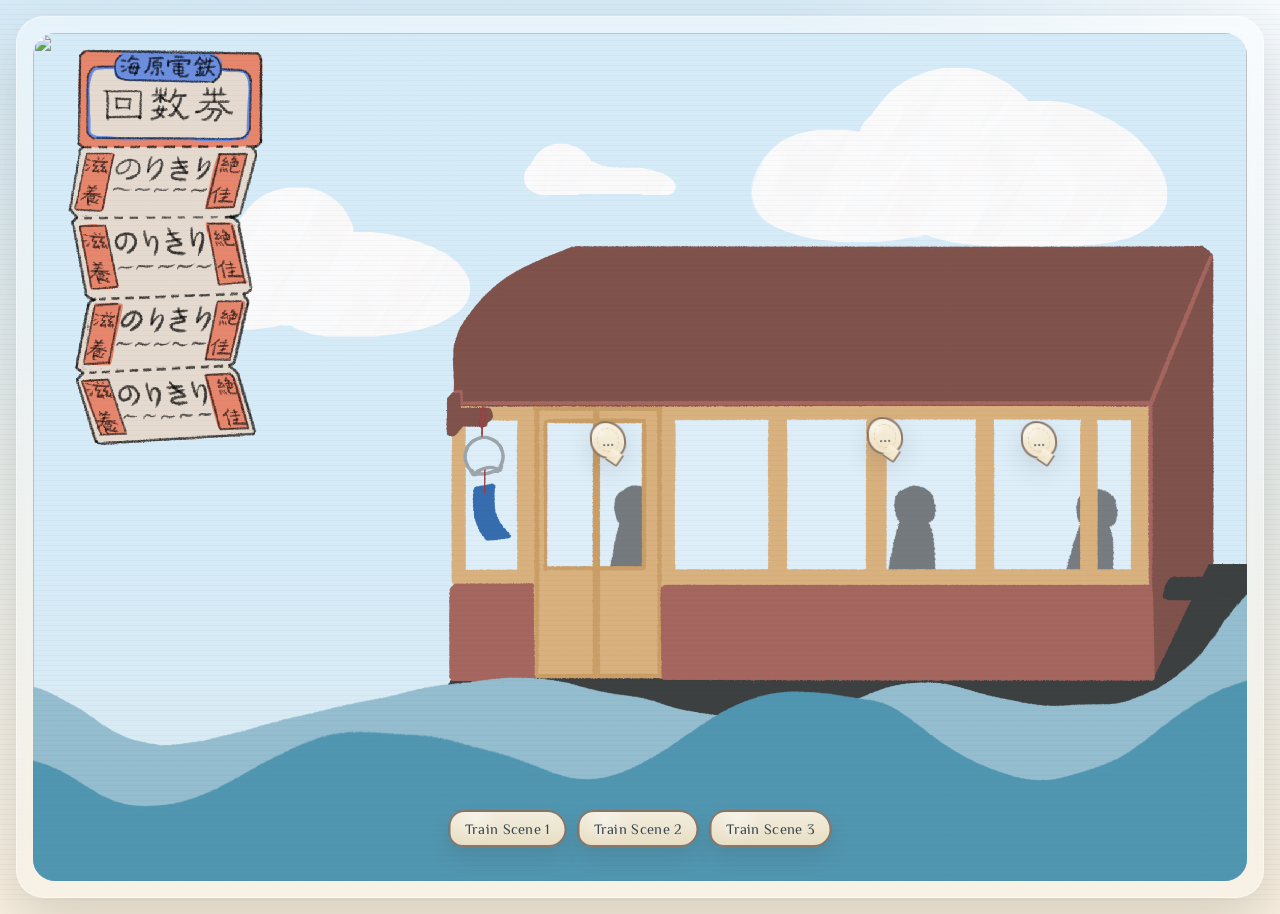
==== spirited-away.html @ 5df3784d "Initial project upload" ====
<!DOCTYPE html>
<html lang="en">
  <head>
    <meta charset="UTF-8" />
    <meta name="viewport" content="width=device-width, initial-scale=1.0" />
    <title>Spirited Away Interactive Draft</title>
    <link rel="preconnect" href="https://fonts.googleapis.com" />
    <link rel="preconnect" href="https://fonts.gstatic.com" crossorigin />
    <link
      href="https://fonts.googleapis.com/css2?family=Cormorant+Garamond:wght@400;500;600&family=Covered+By+Your+Grace&family=ZCOOL+XiaoWei&family=Zen+Kaku+Gothic+New:wght@400;500&display=swap"
      rel="stylesheet"
    />
    <link rel="stylesheet" href="style.css" />
  </head>
  <body>
    <main class="page-shell">
      <section class="scene-frame" aria-label="Interactive train scene">
        <div class="scene" id="scene">
          <img class="layer layer-sky" src="asset/sky.png" alt="" />
          <div class="cloud-strip" aria-hidden="true">
            <img class="layer layer-clouds" src="asset/clouds.png" alt="" />
            <img class="layer layer-clouds cloud-copy" src="asset/clouds.png" alt="" />
          </div>
          <img class="layer layer-train" src="asset/train.png" alt="" />
          <img class="layer layer-passenger passenger-one" src="asset/passenger1.png" alt="" />
          <img class="layer layer-passenger passenger-two" src="asset/passenger2.png" alt="" />
          <img class="layer layer-passenger passenger-three" src="asset/passenger3.png" alt="" />
          <img class="layer layer-bell" src="asset/wind bell.png" alt="" />
          <img class="layer layer-ticket" src="asset/ticket.png" alt="" />
          <img class="layer layer-wave layer-wave-bottom" src="asset/wave2.png" alt="" />
          <img class="layer layer-wave layer-wave-top" src="asset/wave1.png" alt="" />

          <button
            class="hotspot hotspot-bell"
            id="bellButton"
            type="button"
            aria-label="Pull the wind bell"
          >
            <span>Wind Bell</span>
          </button>

          <button
            class="hotspot hotspot-ticket"
            id="ticketButton"
            type="button"
            data-dialogue="Destination: Swamp Bottom Station. A one-way passage into a place suspended between memory, home, and the spirit world."
            aria-label="Read the ticket destination"
          >
            <span>Ticket</span>
          </button>

          <button
            class="hotspot hotspot-passenger hotspot-passenger-1"
            type="button"
            data-dialogue="Sometimes the quietest journeys carry the most memories."
            aria-label="Talk to passenger one"
          >
            <span>Passenger 1</span>
          </button>

          <button
            class="hotspot hotspot-passenger hotspot-passenger-2"
            type="button"
            data-dialogue="The sea outside feels endless, but the carriage still feels like a room inside a dream."
            aria-label="Talk to passenger two"
          >
            <span>Passenger 2</span>
          </button>

          <button
            class="hotspot hotspot-passenger hotspot-passenger-3"
            type="button"
            data-dialogue="Every stop looks unfamiliar, yet somehow I feel closer to home."
            aria-label="Talk to passenger three"
          >
            <span>Passenger 3</span>
          </button>

          <button class="thought-bubble thought-one" type="button" data-passenger="1" aria-label="Open passenger one dialogue">
            ...
          </button>

          <button class="thought-bubble thought-two" type="button" data-passenger="2" aria-label="Open passenger two dialogue">
            ...
          </button>

          <button class="thought-bubble thought-three" type="button" data-passenger="3" aria-label="Open passenger three dialogue">
            ...
          </button>

          <div class="speech-bubble hidden" id="speechBubble" role="status" aria-live="polite">
            <button class="speech-close" id="speechClose" type="button" aria-label="Close dialogue">
              ×
            </button>
            <p id="speechText"></p>
          </div>

          <div class="scene-buttons" aria-label="Train scene buttons">
            <button class="scene-button" type="button" data-scene="1">Train Scene 1</button>
            <button class="scene-button" type="button" data-scene="2">Train Scene 2</button>
            <button class="scene-button" type="button" data-scene="3">Train Scene 3</button>
          </div>

          <div class="music-status" id="musicStatus" aria-live="polite">
            Pull the bell to begin the sound.
          </div>
        </div>
      </section>
    </main>

    <div class="scene-overlay hidden" id="sceneOverlay" aria-live="polite">
      <button class="scene-overlay-close" id="sceneOverlayClose" type="button" aria-label="Close scene image">
        ×
      </button>
      <div class="scene-overlay-card">
        <img id="sceneOverlayImage" src="" alt="Train scene still" />
        <div class="scene-overlay-text">
          <h2 id="sceneOverlayTitle"></h2>
          <p id="sceneOverlayDescription"></p>
        </div>
      </div>
    </div>

    <script src="script.js"></script>
  </body>
</html>
---- style.css ----
:root {
  --bg-top: #d6ebf8;
  --bg-bottom: #f8efe0;
  --paper: rgba(248, 240, 223, 0.96);
  --paper-warm: rgba(244, 231, 205, 0.96);
  --ink: #36454f;
  --ink-soft: rgba(54, 69, 79, 0.72);
  --accent: #8a5a44;
  --accent-soft: rgba(138, 90, 68, 0.14);
  --shadow: rgba(61, 54, 45, 0.18);
  --outline: rgba(98, 76, 64, 0.72);
  --paper-shadow: rgba(77, 59, 47, 0.16);
}

* {
  box-sizing: border-box;
}

html,
body {
  margin: 0;
  min-height: 100%;
}

body {
  font-family: "Zen Kaku Gothic New", sans-serif;
  color: var(--ink);
  background:
    radial-gradient(circle at top right, rgba(255, 255, 255, 0.8), transparent 32%),
    linear-gradient(180deg, var(--bg-top), var(--bg-bottom));
  position: relative;
}

body::before {
  content: "";
  position: fixed;
  inset: 0;
  background:
    radial-gradient(circle at 12% 18%, rgba(109, 91, 73, 0.08) 0 1.5px, transparent 1.5px 100%),
    radial-gradient(circle at 76% 34%, rgba(255, 255, 255, 0.09) 0 1.4px, transparent 1.4px 100%),
    radial-gradient(circle at 38% 72%, rgba(122, 103, 84, 0.07) 0 1.8px, transparent 1.8px 100%),
    repeating-linear-gradient(
      0deg,
      rgba(120, 104, 86, 0.05) 0 1px,
      transparent 1px 5px
    ),
    repeating-linear-gradient(
      90deg,
      rgba(255, 255, 255, 0.05) 0 1px,
      transparent 1px 6px
    ),
    radial-gradient(circle at 18% 24%, rgba(255, 255, 255, 0.18), transparent 20%),
    radial-gradient(circle at 73% 68%, rgba(112, 94, 77, 0.08), transparent 24%);
  mix-blend-mode: multiply;
  opacity: 0.78;
  pointer-events: none;
  z-index: 0;
}

button,
dialog {
  font: inherit;
}

.page-shell {
  width: min(1280px, calc(100vw - 2rem));
  margin: 0 auto;
  padding: 1rem 0;
  position: relative;
  z-index: 1;
}

.scene-frame {
  background: linear-gradient(180deg, rgba(255, 255, 255, 0.42), rgba(255, 255, 255, 0.2));
  border: 1px solid rgba(255, 255, 255, 0.45);
  border-radius: 28px;
  backdrop-filter: blur(8px);
  box-shadow: 0 22px 55px var(--shadow);
  padding: clamp(0.75rem, 2vw, 1rem);
}

.scene {
  position: relative;
  width: 100%;
  aspect-ratio: 2388 / 1668;
  overflow: hidden;
  border-radius: 22px;
  background: #d6ebf8;
}

.scene::after {
  content: "";
  position: absolute;
  inset: 0;
  background: linear-gradient(180deg, transparent 62%, rgba(250, 230, 196, 0.12) 100%);
  pointer-events: none;
}

.scene::before {
  content: "";
  position: absolute;
  inset: 0;
  background:
    radial-gradient(circle at 16% 22%, rgba(112, 94, 77, 0.08) 0 1.3px, transparent 1.3px 100%),
    radial-gradient(circle at 68% 58%, rgba(255, 255, 255, 0.08) 0 1.2px, transparent 1.2px 100%),
    repeating-linear-gradient(
      90deg,
      rgba(255, 255, 255, 0.05) 0 1px,
      transparent 1px 6px
    ),
    repeating-linear-gradient(
      0deg,
      rgba(114, 95, 79, 0.05) 0 1px,
      transparent 1px 5px
    ),
    radial-gradient(circle at 24% 18%, rgba(255, 255, 255, 0.12), transparent 16%);
  mix-blend-mode: multiply;
  opacity: 0.62;
  pointer-events: none;
  z-index: 5;
}

.layer {
  position: absolute;
  inset: 0;
  width: 100%;
  height: 100%;
  object-fit: cover;
  user-select: none;
  -webkit-user-drag: none;
  pointer-events: none;
}

.layer-sky,
.layer-ticket {
  z-index: 1;
}

.layer-passenger {
  z-index: 2;
}

.layer-train,
.layer-bell {
  z-index: 3;
}

.cloud-strip {
  position: absolute;
  inset: 0;
  z-index: 1;
  width: 200%;
  height: 100%;
  display: flex;
  animation: cloudLoop 32s linear infinite;
  pointer-events: none;
}

.layer-clouds {
  position: relative;
  inset: auto;
  width: 50%;
  height: 100%;
  flex: 0 0 50%;
}

.cloud-copy {
  margin-left: -3%;
}

.layer-train,
.layer-bell {
  transform-origin: center bottom;
  animation: sway 4.8s ease-in-out infinite;
}

.layer-passenger {
  animation-name: passengerGlide;
  animation-duration: 9s;
  animation-timing-function: ease-in-out;
  animation-iteration-count: infinite;
  transform-origin: center bottom;
}

.layer-bell {
  transform-origin: 38.6% 37%;
  animation-duration: 3.1s;
}

.layer-bell.ringing {
  animation: bellSwing 1.35s ease-in-out 1;
}

.layer-wave {
  transform-origin: center center;
}

.layer-wave-bottom {
  z-index: 3;
  animation: waterDriftBack 6.2s linear infinite;
}

.layer-wave-top {
  z-index: 4;
  animation: waterDriftFront 3.9s linear infinite;
}

.passenger-one,
.thought-one {
  --drift-start: -0.2%;
  --drift-mid: 0.15%;
  --drift-end: 0.45%;
  animation-duration: 8.4s;
}

.passenger-two,
.thought-two {
  --drift-start: 0.1%;
  --drift-mid: -0.12%;
  --drift-end: 0.22%;
  animation-duration: 9.6s;
  animation-delay: 0.5s;
}

.passenger-three,
.thought-three {
  --drift-start: -0.72%;
  --drift-mid: -0.44%;
  --drift-end: -0.1%;
  animation-duration: 10.1s;
  animation-delay: 1s;
}

.passenger-three {
  opacity: 0.98;
}

.hotspot {
  position: absolute;
  border: 0;
  background: transparent;
  cursor: pointer;
  z-index: 5;
  padding: 0;
}

.hotspot span {
  position: absolute;
  left: 50%;
  bottom: calc(100% + 0.5rem);
  transform: translateX(-50%);
  white-space: nowrap;
  font-size: 0.8rem;
  color: white;
  background: rgba(30, 45, 59, 0.76);
  padding: 0.35rem 0.55rem;
  border-radius: 999px;
  opacity: 0;
  transition: opacity 160ms ease;
  pointer-events: none;
}

.hotspot:hover span,
.hotspot:focus-visible span {
  opacity: 1;
}

.hotspot:focus-visible {
  outline: 2px solid rgba(255, 255, 255, 0.9);
  outline-offset: 4px;
  border-radius: 14px;
}

.hotspot-bell {
  left: 35%;
  top: 35%;
  width: 5%;
  height: 17%;
}

.hotspot-ticket {
  left: 3%;
  top: 2%;
  width: 16%;
  height: 37%;
}

.hotspot-passenger-1 {
  left: 47%;
  top: 51%;
  width: 5%;
  height: 21%;
}

.hotspot-passenger-2 {
  left: 70%;
  top: 51%;
  width: 5.5%;
  height: 20%;
}

.hotspot-passenger-3 {
  left: 83.5%;
  top: 52%;
  width: 5.5%;
  height: 18%;
}

.speech-bubble {
  position: absolute;
  left: var(--bubble-left, 63%);
  top: var(--bubble-top, 42%);
  width: min(30%, 320px);
  padding: 1rem 1.2rem 1.05rem;
  background:
    radial-gradient(circle at 18% 22%, rgba(255, 255, 255, 0.45), transparent 24%),
    linear-gradient(180deg, var(--paper), var(--paper-warm));
  border: 2px solid var(--outline);
  border-radius: 22px 18px 24px 16px;
  box-shadow:
    0 16px 30px var(--paper-shadow),
    inset 0 0 0 1px rgba(255, 255, 255, 0.28);
  z-index: 6;
  transform: rotate(-1.2deg);
  backdrop-filter: blur(0.4px);
  transform-origin: left bottom;
}

.speech-bubble::after {
  content: "";
  position: absolute;
  bottom: -15px;
  left: 1.2rem;
  width: 22px;
  height: 22px;
  background: linear-gradient(180deg, var(--paper), var(--paper-warm));
  border-right: 2px solid var(--outline);
  border-bottom: 2px solid var(--outline);
  transform: rotate(38deg);
  border-bottom-right-radius: 4px;
}

.speech-bubble::before {
  content: "";
  position: absolute;
  inset: 7px;
  border: 1px dashed rgba(125, 97, 79, 0.24);
  border-radius: 18px 14px 20px 12px;
  pointer-events: none;
}

.speech-bubble p {
  margin: 0;
  font-size: clamp(0.85rem, 1.4vw, 1.02rem);
  line-height: 1.55;
  color: var(--ink);
  font-family: "ZCOOL XiaoWei", "Zen Kaku Gothic New", serif;
  letter-spacing: 0.01em;
  text-shadow:
    0.55px 0 rgba(54, 69, 79, 0.2),
    -0.35px 0 rgba(138, 90, 68, 0.08);
  filter: blur(0.16px);
}

.speech-bubble.is-entering {
  animation: bubbleBloom 360ms cubic-bezier(0.18, 0.8, 0.28, 1) both;
}

.speech-bubble.is-entering p {
  animation: textLift 420ms ease-out both;
}

.speech-bubble.is-entering .speech-close {
  animation: closeFade 260ms ease-out both;
}

.speech-close {
  position: absolute;
  top: 0.35rem;
  right: 0.55rem;
  border: 0;
  background: transparent;
  font-size: 1.1rem;
  line-height: 1;
  color: var(--ink-soft);
  cursor: pointer;
  filter: blur(0.1px);
}

.hidden {
  display: none;
}

.scene-buttons {
  position: absolute;
  left: 50%;
  bottom: 4%;
  transform: translateX(-50%);
  display: flex;
  gap: 0.7rem;
  z-index: 8;
}

.scene-button {
  border: 2px solid var(--outline);
  border-radius: 18px 22px 20px 16px;
  background:
    radial-gradient(circle at 22% 26%, rgba(255, 255, 255, 0.4), transparent 26%),
    linear-gradient(180deg, rgba(248, 240, 223, 0.96), rgba(239, 225, 197, 0.96));
  color: var(--ink);
  padding: 0.55rem 0.9rem;
  cursor: pointer;
  font-family: "ZCOOL XiaoWei", "Zen Kaku Gothic New", serif;
  font-size: 0.9rem;
  letter-spacing: 0.02em;
  box-shadow: 0 10px 20px rgba(58, 46, 39, 0.12);
  filter: blur(0.06px);
}

.scene-button:hover,
.scene-button:focus-visible {
  background:
    radial-gradient(circle at 22% 26%, rgba(255, 255, 255, 0.5), transparent 26%),
    linear-gradient(180deg, rgba(255, 247, 234, 0.98), rgba(246, 233, 205, 0.98));
}

.scene-overlay {
  position: fixed;
  inset: 0;
  display: grid;
  place-items: center;
  background: rgba(28, 30, 33, 0.72);
  backdrop-filter: blur(10px);
  z-index: 30;
  padding: 1.5rem;
}

.scene-overlay.hidden {
  display: none;
}

.scene-overlay-card {
  width: min(100%, 1080px);
  max-height: calc(100vh - 3rem);
  display: grid;
  grid-template-columns: minmax(0, 1.35fr) minmax(280px, 0.9fr);
  gap: 1rem;
  padding: 1rem;
  background:
    radial-gradient(circle at 18% 22%, rgba(255, 255, 255, 0.4), transparent 24%),
    linear-gradient(180deg, rgba(248, 240, 223, 0.98), rgba(239, 225, 197, 0.98));
  border: 2px solid var(--outline);
  border-radius: 26px 18px 28px 20px;
  box-shadow: 0 22px 70px rgba(20, 21, 24, 0.3);
  position: relative;
  animation: overlayBloom 320ms cubic-bezier(0.18, 0.8, 0.28, 1) both;
}

.scene-overlay-card::before {
  content: "";
  position: absolute;
  inset: 8px;
  border: 1px dashed rgba(125, 97, 79, 0.22);
  border-radius: 20px 14px 24px 16px;
  pointer-events: none;
}

.scene-overlay img {
  width: 100%;
  height: 100%;
  max-height: calc(100vh - 5rem);
  object-fit: contain;
  border-radius: 16px;
  border: 1.5px solid rgba(98, 76, 64, 0.45);
  background: rgba(255, 255, 255, 0.34);
}

.scene-overlay-text {
  align-self: center;
  padding: 0.6rem 0.4rem 0.6rem 0.2rem;
}

.scene-overlay-text h2 {
  margin: 0 0 0.8rem;
  font-family: "ZCOOL XiaoWei", "Cormorant Garamond", serif;
  font-size: clamp(1.6rem, 2.6vw, 2.4rem);
  letter-spacing: 0.02em;
}

.scene-overlay-text p {
  margin: 0;
  white-space: pre-line;
  line-height: 1.8;
  font-family: "ZCOOL XiaoWei", "Zen Kaku Gothic New", serif;
  font-size: clamp(0.98rem, 1.5vw, 1.1rem);
  text-shadow: 0.35px 0 rgba(54, 69, 79, 0.14);
  filter: blur(0.06px);
}

.scene-overlay-close {
  position: fixed;
  top: 1.2rem;
  right: 1.2rem;
  border: 0;
  background: rgba(250, 244, 232, 0.92);
  color: var(--ink);
  width: 42px;
  height: 42px;
  border-radius: 999px;
  font-size: 1.4rem;
  line-height: 1;
  cursor: pointer;
  z-index: 31;
  box-shadow: 0 10px 24px rgba(20, 21, 24, 0.2);
}

.thought-bubble {
  position: absolute;
  z-index: 5;
  border: 2px solid var(--outline);
  cursor: pointer;
  padding: 0.2rem 0.62rem 0.34rem;
  border-radius: 18px 24px 18px 22px;
  background:
    radial-gradient(circle at 22% 26%, rgba(255, 255, 255, 0.48), transparent 26%),
    linear-gradient(180deg, rgba(249, 241, 224, 0.98), rgba(241, 227, 198, 0.96));
  color: #54646f;
  box-shadow:
    0 10px 24px rgba(58, 46, 39, 0.14),
    inset 0 0 0 1px rgba(255, 255, 255, 0.22);
  font-family: "Covered By Your Grace", "Cormorant Garamond", serif;
  font-size: clamp(1.15rem, 2vw, 1.65rem);
  line-height: 1;
  animation-name: passengerGlide;
  animation-timing-function: ease-in-out;
  animation-iteration-count: infinite;
  transform: rotate(-2deg);
  letter-spacing: 0.04em;
  text-shadow:
    0.45px 0 rgba(54, 69, 79, 0.18),
    -0.25px 0 rgba(138, 90, 68, 0.08);
  filter: blur(0.16px);
}

.thought-bubble::after {
  content: "";
  position: absolute;
  bottom: -8px;
  left: 0.95rem;
  width: 12px;
  height: 12px;
  background: linear-gradient(180deg, rgba(249, 241, 224, 0.98), rgba(241, 227, 198, 0.96));
  border-right: 2px solid var(--outline);
  border-bottom: 2px solid var(--outline);
  transform: rotate(36deg);
  border-bottom-right-radius: 3px;
}

.thought-bubble::before {
  content: "";
  position: absolute;
  inset: 5px;
  border: 1px dashed rgba(125, 97, 79, 0.18);
  border-radius: 14px 18px 14px 17px;
  pointer-events: none;
}

.thought-bubble:hover,
.thought-bubble:focus-visible {
  background:
    radial-gradient(circle at 22% 26%, rgba(255, 255, 255, 0.54), transparent 26%),
    linear-gradient(180deg, rgba(254, 249, 238, 0.99), rgba(246, 233, 205, 0.97));
}

.thought-one {
  left: 45.9%;
  top: 45.7%;
}

.thought-two {
  left: 68.7%;
  top: 45.3%;
}

.thought-three {
  left: 81.4%;
  top: 45.8%;
}

.music-status {
  display: none;
}

@keyframes cloudLoop {
  0% {
    transform: translateX(0);
  }

  100% {
    transform: translateX(-50%);
  }
}

@keyframes sway {
  0%,
  100% {
    transform: translateY(0) rotate(-0.45deg);
  }

  50% {
    transform: translateY(0.45%) rotate(0.45deg);
  }
}

@keyframes passengerGlide {
  0% {
    transform: translateX(var(--drift-start, 0)) translateY(0.15%);
  }

  18% {
    transform: translateX(var(--drift-mid, 0.25%)) translateY(0%);
  }

  34% {
    transform: translateX(var(--drift-mid, 0.25%)) translateY(0%);
  }

  55% {
    transform: translateX(var(--drift-end, 0.7%)) translateY(0.12%);
  }

  74% {
    transform: translateX(var(--drift-end, 0.7%)) translateY(0.12%);
  }

  100% {
    transform: translateX(var(--drift-start, 0)) translateY(0.15%);
  }
}

@keyframes bubbleBloom {
  0% {
    opacity: 0;
    transform: translateY(10px) scale(0.94) rotate(-2.8deg);
  }

  65% {
    opacity: 1;
    transform: translateY(-1px) scale(1.015) rotate(-0.8deg);
  }

  100% {
    opacity: 1;
    transform: translateY(0) scale(1) rotate(-1.2deg);
  }
}

@keyframes textLift {
  0% {
    opacity: 0;
    transform: translateY(8px);
    letter-spacing: 0.04em;
  }

  100% {
    opacity: 1;
    transform: translateY(0);
    letter-spacing: 0.01em;
  }
}

@keyframes closeFade {
  0% {
    opacity: 0;
    transform: translateY(-3px);
  }

  100% {
    opacity: 1;
    transform: translateY(0);
  }
}

@keyframes imageCardBloom {
  0% {
    opacity: 0;
    transform: translateY(8px) scale(0.96) rotate(2.4deg);
  }

  65% {
    opacity: 1;
    transform: translateY(-1px) scale(1.01) rotate(0.6deg);
  }

  100% {
    opacity: 1;
    transform: translateY(0) scale(1) rotate(1deg);
  }
}

@keyframes overlayBloom {
  0% {
    opacity: 0;
    transform: translateY(12px) scale(0.97);
  }

  100% {
    opacity: 1;
    transform: translateY(0) scale(1);
  }
}

@keyframes waterDriftBack {
  0% {
    transform: translateX(-1.1%) scaleX(1.01) scaleY(1.003);
  }

  25% {
    transform: translateX(-0.2%) scaleX(1.006) scaleY(0.998);
  }

  50% {
    transform: translateX(0.9%) scaleX(1.014) scaleY(1.004);
  }

  75% {
    transform: translateX(0.1%) scaleX(1.008) scaleY(0.998);
  }

  100% {
    transform: translateX(-1.1%) scaleX(1.01) scaleY(1.003);
  }
}

@keyframes waterDriftFront {
  0% {
    transform: translateX(-2.1%) scaleX(1.024) scaleY(1.006);
  }

  25% {
    transform: translateX(-0.8%) scaleX(1.014) scaleY(0.997);
  }

  50% {
    transform: translateX(1.7%) scaleX(1.03) scaleY(1.008);
  }

  75% {
    transform: translateX(0.35%) scaleX(1.018) scaleY(0.995);
  }

  100% {
    transform: translateX(-2.1%) scaleX(1.024) scaleY(1.006);
  }
}

@keyframes bellSwing {
  0% {
    transform: rotate(0deg);
  }

  15% {
    transform: rotate(-11deg);
  }

  30% {
    transform: rotate(8deg);
  }

  45% {
    transform: rotate(-6deg);
  }

  60% {
    transform: rotate(4deg);
  }

  75% {
    transform: rotate(-2.5deg);
  }

  100% {
    transform: rotate(0deg);
  }
}

@media (max-width: 900px) {
  .page-shell {
    width: min(100vw - 1rem, 100%);
    padding-top: 1rem;
  }

  .speech-bubble {
    width: 40%;
  }

  .music-status {
    width: 80%;
    font-size: 0.78rem;
  }

  .scene-buttons {
    flex-wrap: wrap;
    width: 82%;
    justify-content: center;
  }

  .scene-overlay-card {
    grid-template-columns: 1fr;
  }
}

@media (max-width: 640px) {
  .intro {
    margin-bottom: 1rem;
  }

  .speech-bubble {
    width: 48%;
    padding: 0.8rem;
  }

  .speech-bubble p {
    font-size: 0.76rem;
  }

  .thought-bubble {
    font-size: 0.95rem;
    padding: 0.18rem 0.45rem 0.28rem;
  }

  .scene-button {
    font-size: 0.78rem;
    padding: 0.45rem 0.72rem;
  }

  .scene-overlay {
    padding: 0.8rem;
  }

  .scene-overlay-card {
    padding: 0.8rem;
    gap: 0.7rem;
  }
}
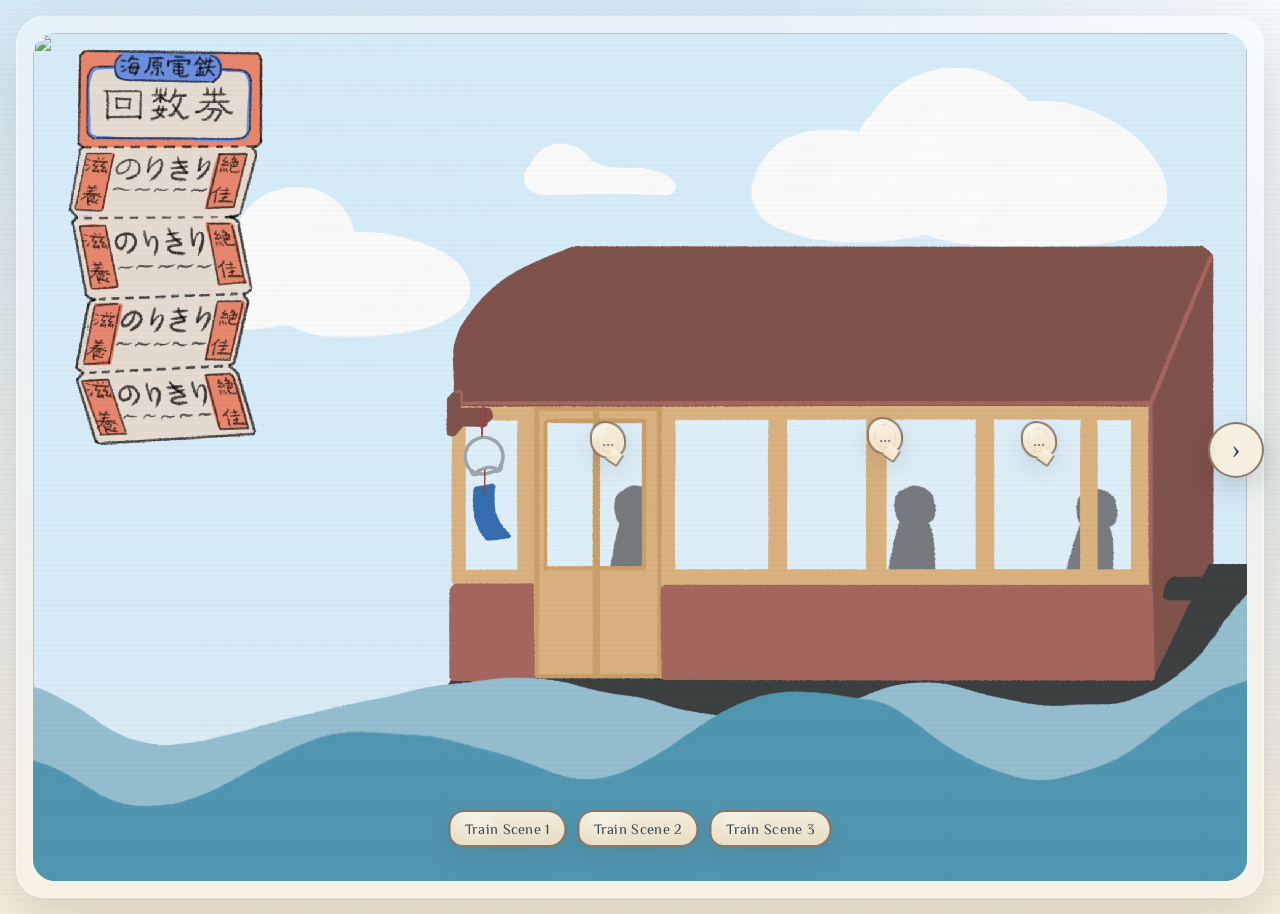
==== commit 34ef975c: "added transitions between compartment" ====
--- a/spirited-away.html
+++ b/spirited-away.html
@@ -11,8 +11,40 @@
       rel="stylesheet"
     />
     <link rel="stylesheet" href="style.css" />
+    <style>
+      .carriage-nav {
+        position: fixed;
+        top: 50%;
+        transform: translateY(-50%);
+        z-index: 40;
+        display: inline-flex;
+        align-items: center;
+        justify-content: center;
+        width: 56px;
+        height: 56px;
+        border-radius: 999px;
+        border: 2px solid rgba(98, 76, 64, 0.72);
+        background: rgba(248, 240, 223, 0.92);
+        color: #36454f;
+        text-decoration: none;
+        font-family: "ZCOOL XiaoWei", serif;
+        font-size: 1.7rem;
+        box-shadow: 0 12px 28px rgba(20, 21, 24, 0.16);
+        backdrop-filter: blur(6px);
+      }
+
+      .carriage-nav:hover,
+      .carriage-nav:focus-visible {
+        background: rgba(255, 248, 236, 0.98);
+      }
+
+      .carriage-nav.next {
+        right: 1rem;
+      }
+    </style>
   </head>
   <body>
+    <a class="carriage-nav next" href="housemaid_site/index.html" aria-label="Go to the next carriage">›</a>
     <main class="page-shell">
       <section class="scene-frame" aria-label="Interactive train scene">
         <div class="scene" id="scene">
